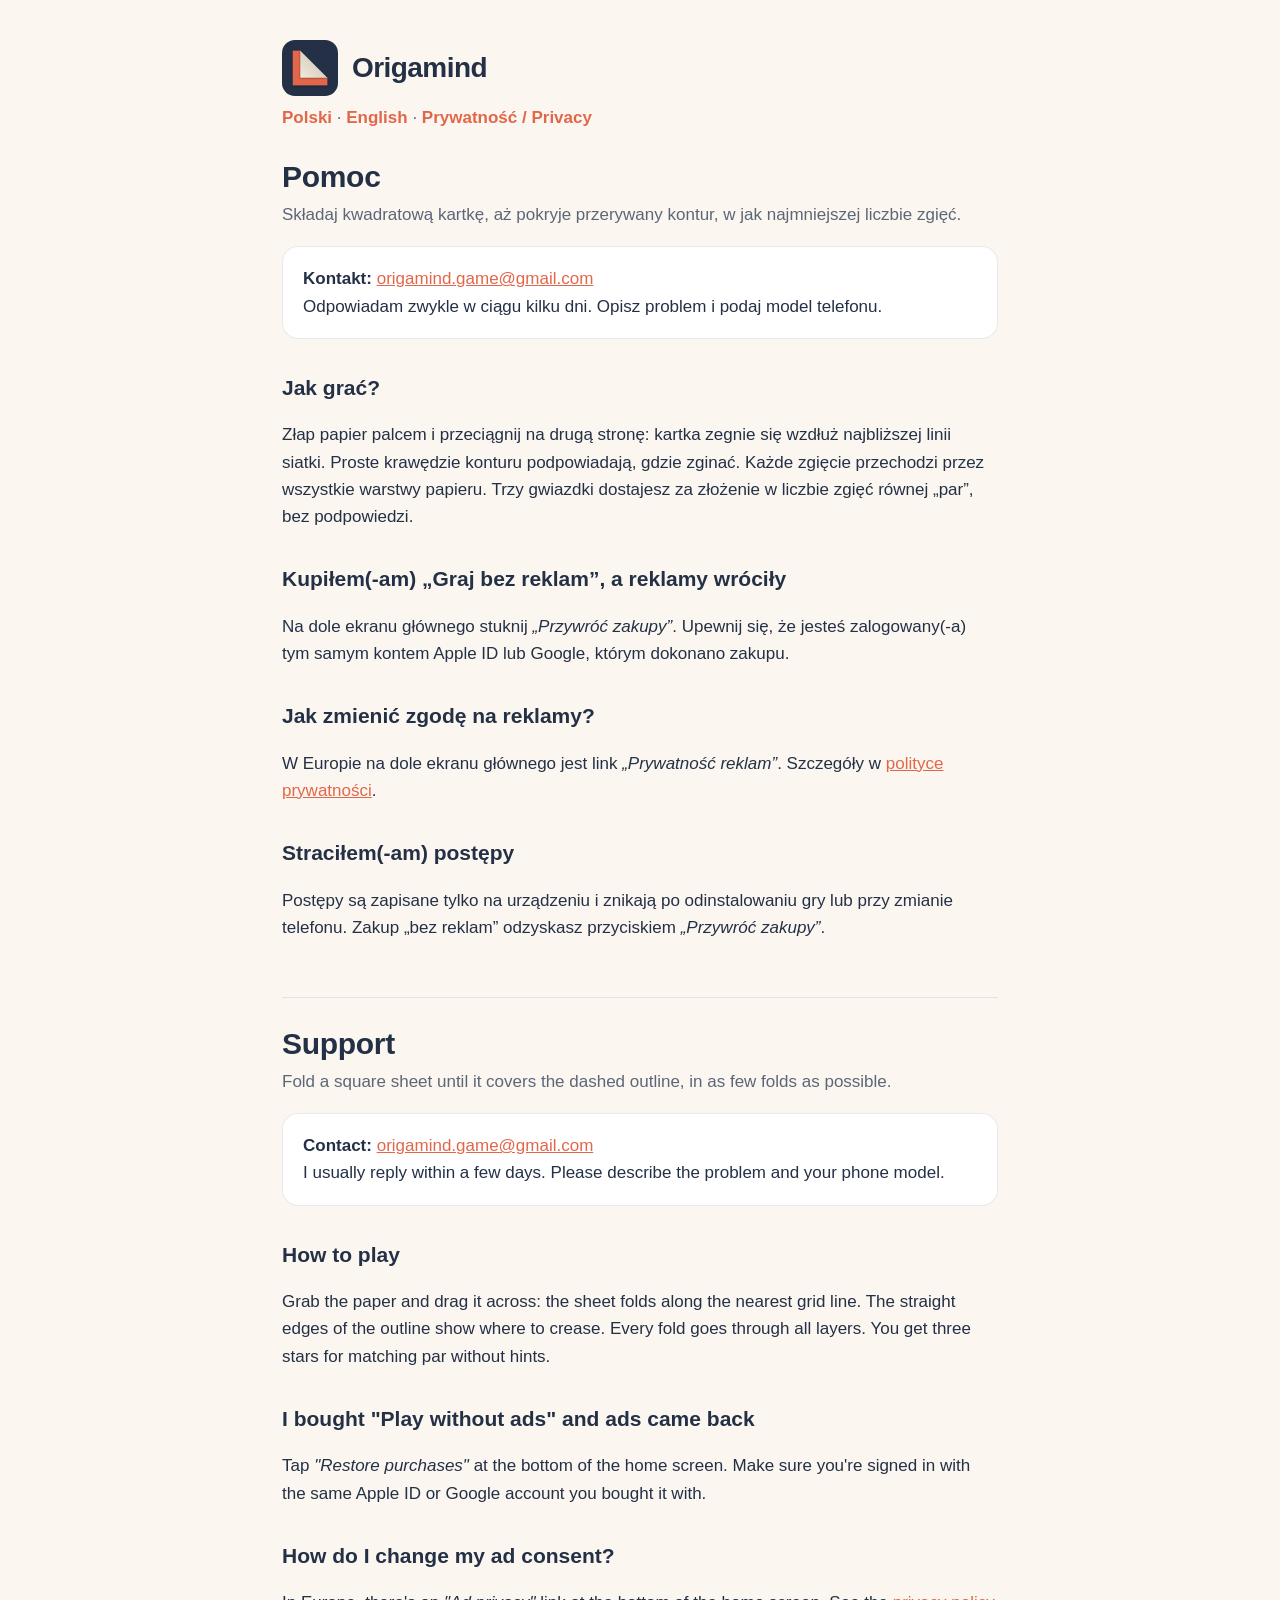
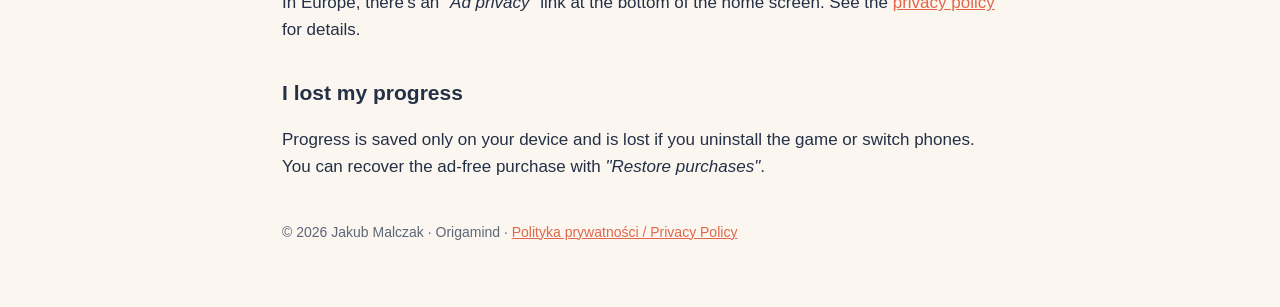
==== index.html @ b033dbec "Origamind privacy policy and support pages" ====
<!DOCTYPE html>
<html lang="pl">
<head>
  <meta charset="utf-8">
  <meta name="viewport" content="width=device-width, initial-scale=1">
  <title>Origamind – Pomoc / Support</title>
  <meta name="description" content="Origamind: łamigłówka ze składaniem papieru. Pomoc i kontakt. / A paper-folding puzzle game. Help and contact.">
  <link rel="stylesheet" href="style.css">
  <link rel="icon" href="icon.png">
</head>
<body>
<main>
  <header>
    <img src="icon.png" alt="">
    <span class="name">Origamind</span>
  </header>
  <nav class="lang"><a href="#pl">Polski</a> · <a href="#en">English</a> · <a href="privacy.html">Prywatność / Privacy</a></nav>

  <section id="pl" lang="pl">
    <h1>Pomoc</h1>
    <p class="meta">Składaj kwadratową kartkę, aż pokryje przerywany kontur, w jak najmniejszej liczbie zgięć.</p>

    <div class="card">
      <p><strong>Kontakt:</strong> <a href="mailto:origamind.game@gmail.com">origamind.game@gmail.com</a><br>
      Odpowiadam zwykle w ciągu kilku dni. Opisz problem i podaj model telefonu.</p>
    </div>

    <h2>Jak grać?</h2>
    <p>Złap papier palcem i przeciągnij na drugą stronę: kartka zegnie się wzdłuż najbliższej linii siatki. Proste krawędzie konturu podpowiadają, gdzie zginać. Każde zgięcie przechodzi przez wszystkie warstwy papieru. Trzy gwiazdki dostajesz za złożenie w liczbie zgięć równej „par”, bez podpowiedzi.</p>

    <h2>Kupiłem(-am) „Graj bez reklam”, a reklamy wróciły</h2>
    <p>Na dole ekranu głównego stuknij <em>„Przywróć zakupy”</em>. Upewnij się, że jesteś zalogowany(-a) tym samym kontem Apple ID lub Google, którym dokonano zakupu.</p>

    <h2>Jak zmienić zgodę na reklamy?</h2>
    <p>W Europie na dole ekranu głównego jest link <em>„Prywatność reklam”</em>. Szczegóły w <a href="privacy.html#pl">polityce prywatności</a>.</p>

    <h2>Straciłem(-am) postępy</h2>
    <p>Postępy są zapisane tylko na urządzeniu i znikają po odinstalowaniu gry lub przy zmianie telefonu. Zakup „bez reklam” odzyskasz przyciskiem <em>„Przywróć zakupy”</em>.</p>
  </section>

  <hr>

  <section id="en" lang="en">
    <h1>Support</h1>
    <p class="meta">Fold a square sheet until it covers the dashed outline, in as few folds as possible.</p>

    <div class="card">
      <p><strong>Contact:</strong> <a href="mailto:origamind.game@gmail.com">origamind.game@gmail.com</a><br>
      I usually reply within a few days. Please describe the problem and your phone model.</p>
    </div>

    <h2>How to play</h2>
    <p>Grab the paper and drag it across: the sheet folds along the nearest grid line. The straight edges of the outline show where to crease. Every fold goes through all layers. You get three stars for matching par without hints.</p>

    <h2>I bought "Play without ads" and ads came back</h2>
    <p>Tap <em>"Restore purchases"</em> at the bottom of the home screen. Make sure you're signed in with the same Apple ID or Google account you bought it with.</p>

    <h2>How do I change my ad consent?</h2>
    <p>In Europe, there's an <em>"Ad privacy"</em> link at the bottom of the home screen. See the <a href="privacy.html#en">privacy policy</a> for details.</p>

    <h2>I lost my progress</h2>
    <p>Progress is saved only on your device and is lost if you uninstall the game or switch phones. You can recover the ad-free purchase with <em>"Restore purchases"</em>.</p>
  </section>

  <footer>© 2026 Jakub Malczak · Origamind · <a href="privacy.html">Polityka prywatności / Privacy Policy</a></footer>
</main>
</body>
</html>
---- style.css ----
:root {
  --bg: #fbf7f0;
  --ink: #243046;
  --muted: #5d6677;
  --accent: #e2674a;
  --card: #ffffff;
  --line: rgba(36, 48, 70, 0.1);
}

* { box-sizing: border-box; }

body {
  margin: 0;
  background: var(--bg);
  color: var(--ink);
  font: 17px/1.6 -apple-system, BlinkMacSystemFont, "Segoe UI", Roboto, Helvetica, Arial, sans-serif;
}

main {
  max-width: 760px;
  margin: 0 auto;
  padding: 40px 22px 64px;
}

header {
  display: flex;
  align-items: center;
  gap: 14px;
  margin-bottom: 8px;
}

header img { width: 56px; height: 56px; border-radius: 13px; }
header .name { font-size: 28px; font-weight: 800; letter-spacing: -0.02em; }

nav.lang { margin: 6px 0 28px; color: var(--muted); }
nav.lang a { color: var(--accent); font-weight: 600; text-decoration: none; }

h1 { font-size: 30px; line-height: 1.2; margin: 28px 0 6px; letter-spacing: -0.01em; }
h2 { font-size: 21px; margin: 32px 0 8px; }
p, li { color: var(--ink); }
.meta { color: var(--muted); margin-top: 0; }

a { color: var(--accent); }

.card {
  background: var(--card);
  border: 1px solid var(--line);
  border-radius: 16px;
  padding: 18px 20px;
  margin: 18px 0;
}

.card p:first-child { margin-top: 0; }
.card p:last-child { margin-bottom: 0; }

hr { border: 0; border-top: 1px solid var(--line); margin: 56px 0 8px; }

footer { margin-top: 40px; color: var(--muted); font-size: 14px; }
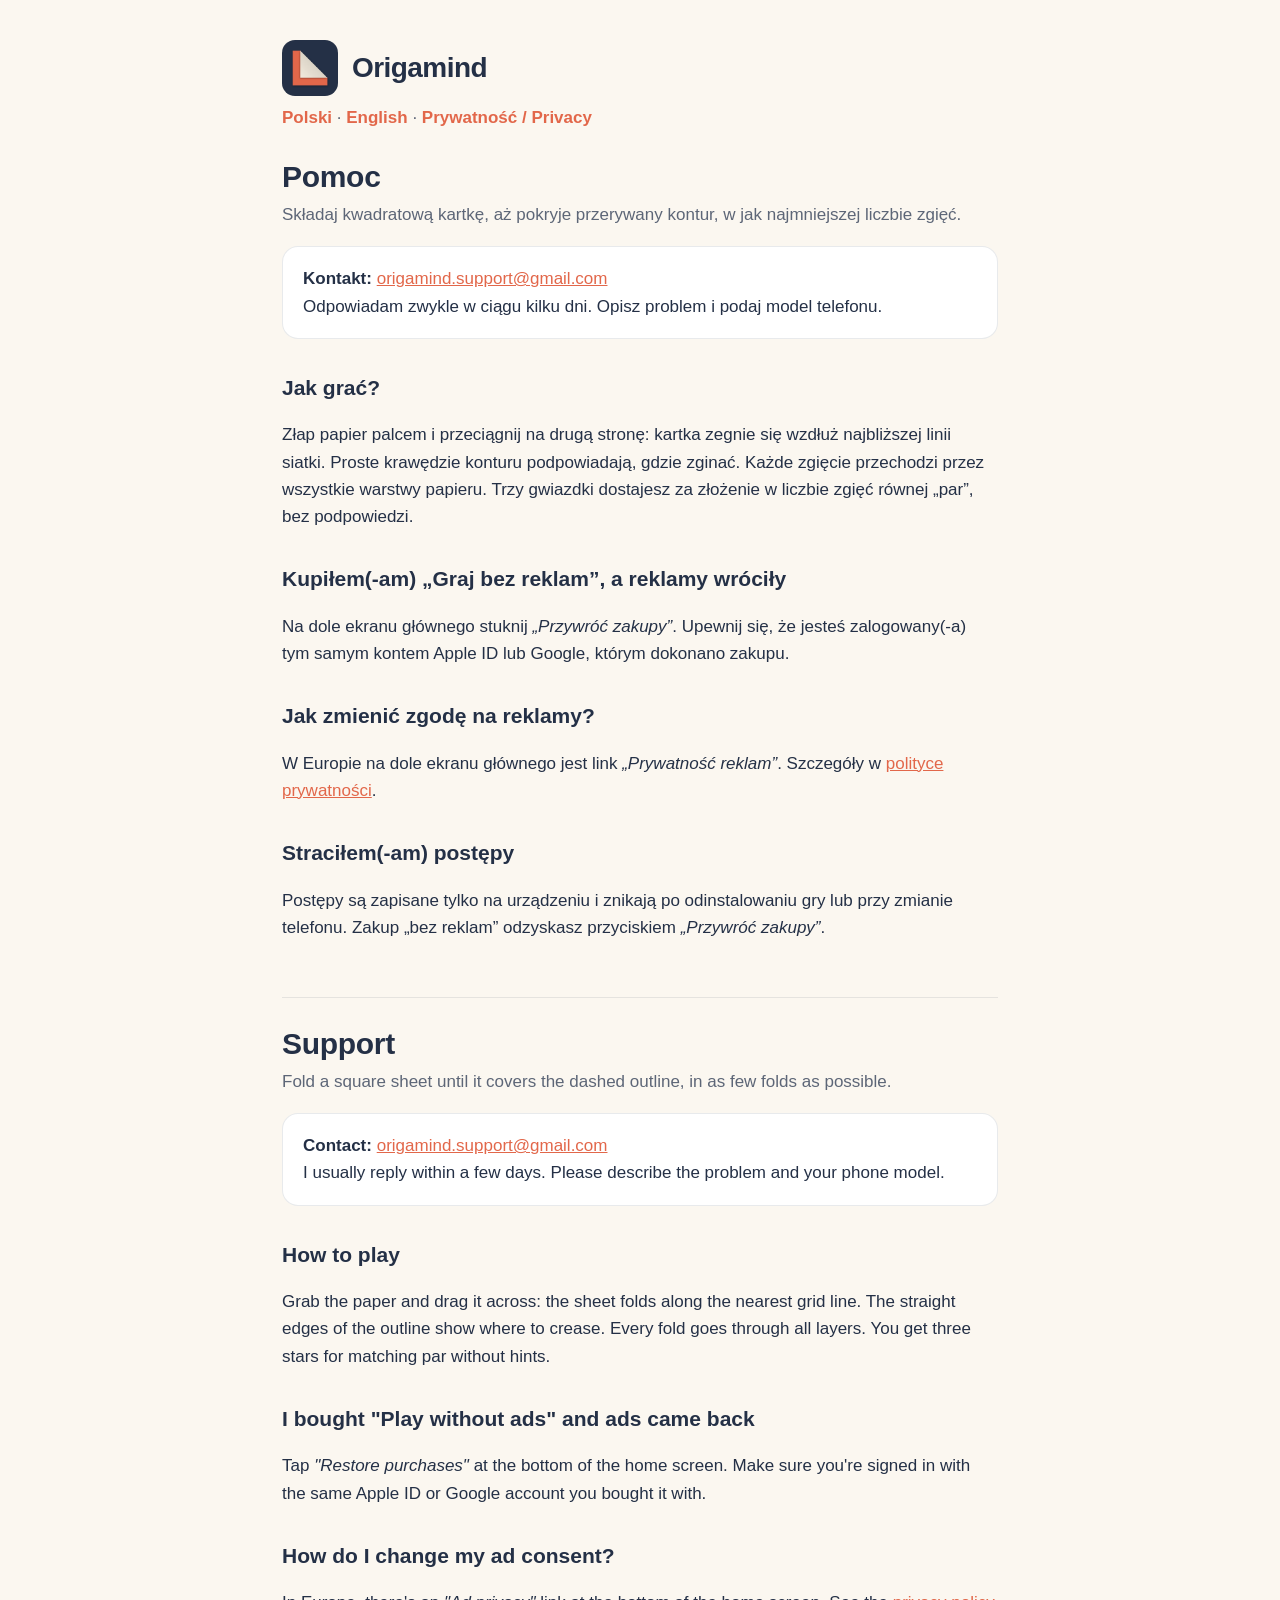
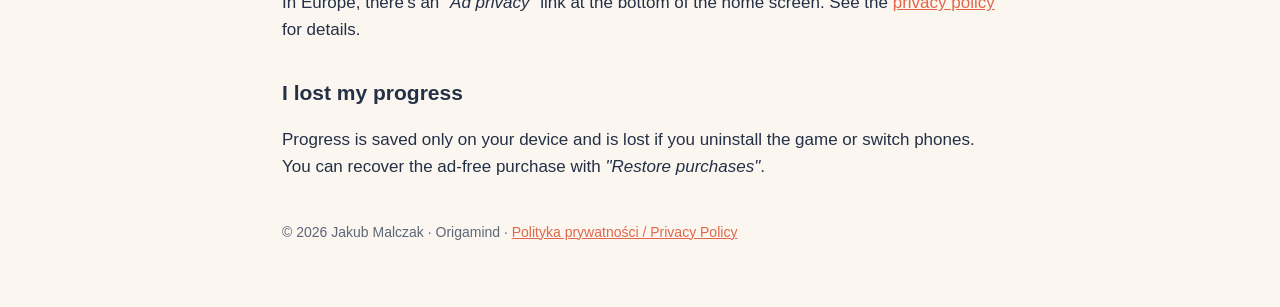
==== commit a4589a10: "Use origamind.support@gmail.com as the contact address" ====
--- a/index.html
+++ b/index.html
@@ -21,7 +21,7 @@
     <p class="meta">Składaj kwadratową kartkę, aż pokryje przerywany kontur, w jak najmniejszej liczbie zgięć.</p>
 
     <div class="card">
-      <p><strong>Kontakt:</strong> <a href="mailto:origamind.game@gmail.com">origamind.game@gmail.com</a><br>
+      <p><strong>Kontakt:</strong> <a href="mailto:origamind.support@gmail.com">origamind.support@gmail.com</a><br>
       Odpowiadam zwykle w ciągu kilku dni. Opisz problem i podaj model telefonu.</p>
     </div>
 
@@ -45,7 +45,7 @@
     <p class="meta">Fold a square sheet until it covers the dashed outline, in as few folds as possible.</p>
 
     <div class="card">
-      <p><strong>Contact:</strong> <a href="mailto:origamind.game@gmail.com">origamind.game@gmail.com</a><br>
+      <p><strong>Contact:</strong> <a href="mailto:origamind.support@gmail.com">origamind.support@gmail.com</a><br>
       I usually reply within a few days. Please describe the problem and your phone model.</p>
     </div>
 
